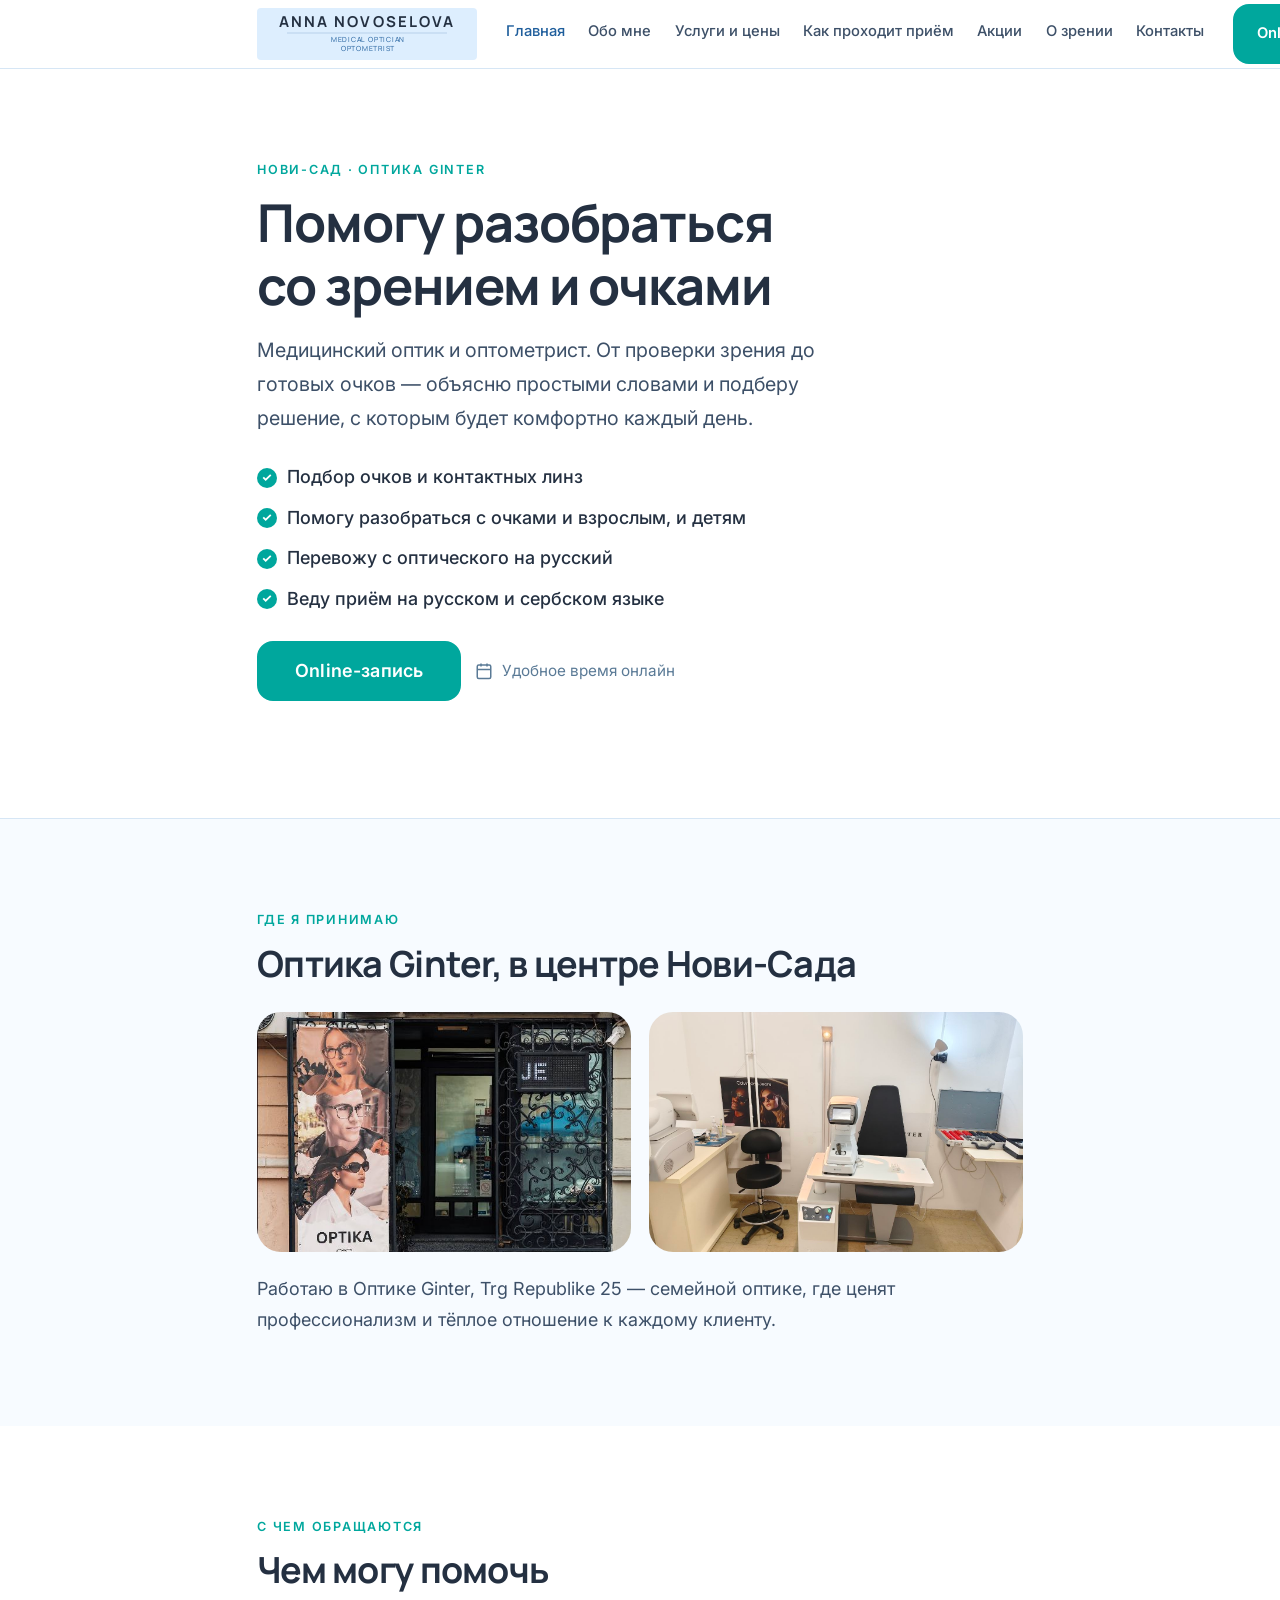
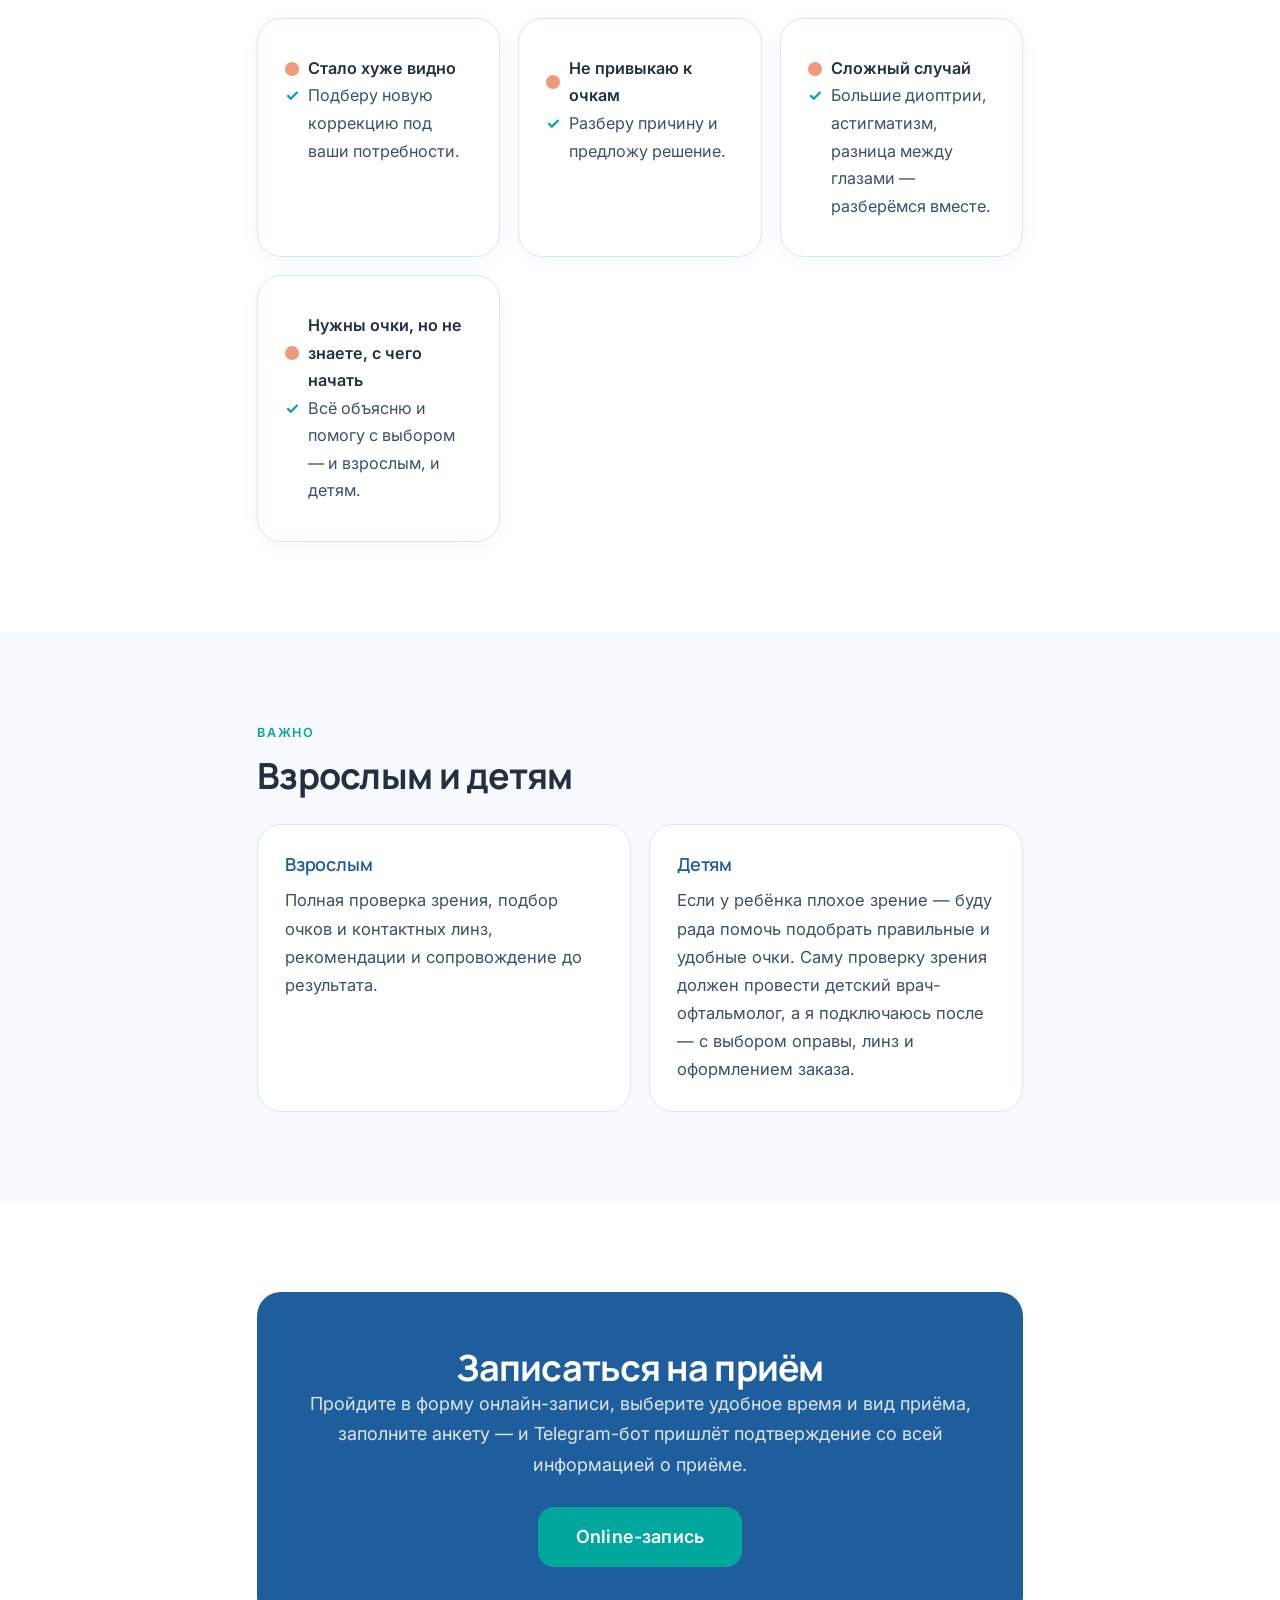
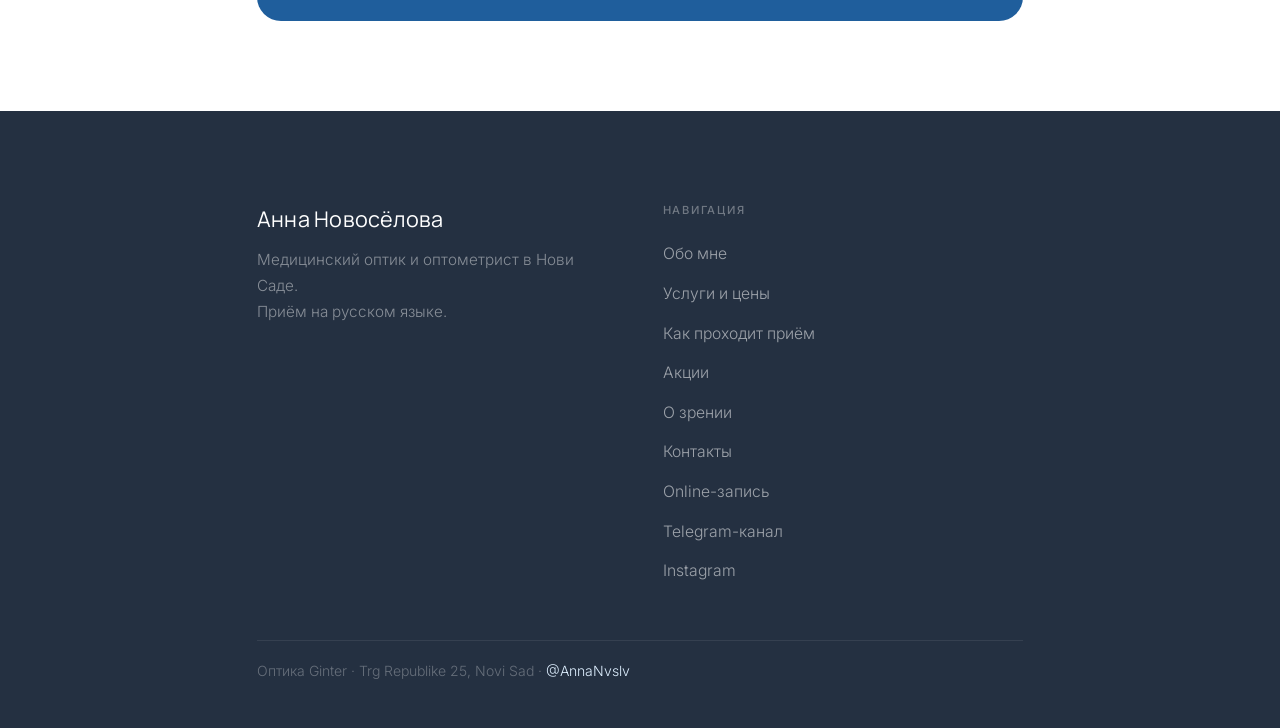
==== index.html @ c921e495 "Добавлены Акции и Контакты в навигацию и подвал (index.html)" ====
<!DOCTYPE html>
<html lang="ru">
<head>
  <meta charset="UTF-8">
  <meta name="viewport" content="width=device-width, initial-scale=1.0">
  <title>Анна Новосёлова — медицинский оптик и оптометрист в Нови Саде</title>
  <meta name="description" content="Помогу разобраться со зрением и очками: проверка зрения, подбор очков и контактных линз для взрослых, помощь с очками для детей по рецепту офтальмолога. Оптика Ginter, Нови Сад.">
  <meta name="keywords" content="медицинский оптик Нови Сад, оптометрист Нови Сад, проверка зрения Нови Сад, подбор очков Сербия, оптика Нови Сад">
  <link rel="preconnect" href="https://fonts.googleapis.com">
  <link rel="preconnect" href="https://fonts.gstatic.com" crossorigin>
  <link rel="stylesheet" href="css/variables.css">
  <link rel="stylesheet" href="css/base.css">
  <link rel="stylesheet" href="css/nav.css">
  <link rel="stylesheet" href="css/footer.css">
  <link rel="stylesheet" href="css/pages/home.css">
  <style>
    .gde-photos { display: grid; grid-template-columns: 1fr 1fr; gap: 1rem; margin-bottom: 1.25rem; }
    .gde-photos img { width: 100%; height: 240px; object-fit: cover; border-radius: var(--radius-lg); display: block; }
    @media (max-width: 600px) { .gde-photos { grid-template-columns: 1fr; } .gde-photos img { height: 220px; } }
    .reason-card__problem { display: flex; align-items: center; gap: 0.5rem; font-weight: 600; font-size: 1rem; margin: 0 0 0.6rem; color: var(--color-text); }
    .reason-card__problem::before { content: ''; width: 14px; height: 14px; border-radius: 50%; background: #F0997B; flex-shrink: 0; }
    .reason-card__solution { display: flex; align-items: flex-start; gap: 0.5rem; font-size: 0.9rem; color: var(--color-text-muted); line-height: 1.65; margin: 0; }
    .reason-card__solution::before { content: '\2713'; color: var(--color-teal); flex-shrink: 0; font-weight: 700; }
    .audience-grid { display: grid; grid-template-columns: 1fr 1fr; gap: 1rem; }
    .audience-card { background: var(--color-bg-white); border: 1px solid var(--color-border); border-radius: var(--radius-lg); padding: 1.5rem; }
    .audience-card h4 { color: var(--color-accent); font-size: 1rem; margin-bottom: 0.5rem; }
    .audience-card p { font-size: 0.92rem; line-height: 1.7; color: var(--color-text-muted); margin: 0; }
    .cta-rounded { border-radius: var(--radius-lg); padding: 3rem 2rem; }
    @media (max-width: 600px) { .audience-grid { grid-template-columns: 1fr; } }
  </style>
</head>
<body>

<nav class="nav">
  <div class="container nav__inner">
    <a href="index.html" class="nav__logo-svg" aria-label="Анна Новосёлова — медицинский оптик и оптометрист">
      <svg width="220" height="52" viewBox="0 0 220 52" xmlns="http://www.w3.org/2000/svg">
        <rect x="0" y="0" width="220" height="52" rx="4" fill="#DDEEFE"/>
        <text class="logo-name" x="110" y="19" text-anchor="middle">ANNA NOVOSELOVA</text>
        <line x1="30" y1="25" x2="190" y2="25" stroke="#1F5E9C" stroke-width="0.6" stroke-opacity="0.35"/>
        <text class="logo-sub" x="111" y="34" text-anchor="middle" style="font-size:7px;letter-spacing:0.11em">MEDICAL OPTICIAN</text>
        <text class="logo-sub" x="111" y="43" text-anchor="middle" style="font-size:7px;letter-spacing:0.11em">OPTOMETRIST</text>
      </svg>
    </a>
    <ul class="nav__links">
      <li><a href="index.html" class="active">Главная</a></li>
      <li><a href="obo-mne.html">Обо мне</a></li>
      <li><a href="uslugi.html">Услуги и цены</a></li>
      <li><a href="priem.html">Как проходит приём</a></li>
      <li><a href="akcii.html">Акции</a></li>
      <li><a href="o-zrenii.html">О зрении</a></li>
      <li><a href="kontakty.html">Контакты</a></li>
    </ul>
    <a href="https://annanvslv.github.io/anna-novoselova-bot/booking.html" class="btn nav__cta" target="_blank">Online-запись</a>
    <button class="nav__burger" aria-label="Меню"><span></span><span></span><span></span></button>
  </div>
</nav>

<!-- HERO -->
<section class="hero">
  <div class="container">
    <div class="hero__inner">
      <div class="hero__content">
        <p class="section-label">Нови-Сад &middot; Оптика Ginter</p>
        <h1>Помогу разобраться со зрением и очками</h1>
        <p class="hero__sub">Медицинский оптик и оптометрист. От проверки зрения до готовых очков — объясню простыми словами и подберу решение, с которым будет комфортно каждый день.</p>
        <ul class="hero__checklist">
          <li>Подбор очков и контактных линз</li>
          <li>Помогу разобраться с очками и взрослым, и детям</li>
          <li>Перевожу с оптического на русский</li>
          <li>Веду приём на русском и сербском языке</li>
        </ul>
        <div class="hero__actions">
          <a href="https://annanvslv.github.io/anna-novoselova-bot/booking.html" class="btn" target="_blank">Online-запись</a>
          <span class="hero__hint">
            <svg width="18" height="18" viewBox="0 0 24 24" fill="none" stroke="currentColor" stroke-width="2"><rect x="3" y="4" width="18" height="18" rx="2"/><line x1="16" y1="2" x2="16" y2="6"/><line x1="8" y1="2" x2="8" y2="6"/><line x1="3" y1="10" x2="21" y2="10"/></svg>
            Удобное время онлайн
          </span>
        </div>
      </div>
    </div>
  </div>
</section>

<!-- ГДЕ Я ПРИНИМАЮ -->
<section class="section section--gray">
  <div class="container">
    <p class="section-label">Где я принимаю</p>
    <h2 class="section-title">Оптика Ginter, в центре Нови-Сада</h2>
    <div class="gde-photos">
      <img src="images/optika-front.jpg" alt="Оптика Ginter — зал">
      <img src="images/optika-front-2.jpg" alt="Оптика Ginter — кабинет проверки зрения">
    </div>
    <p style="max-width:640px;color:var(--color-text-muted);line-height:1.7">Работаю в Оптике Ginter, Trg Republike 25 — семейной оптике, где ценят профессионализм и тёплое отношение к каждому клиенту.</p>
  </div>
</section>

<!-- ЧЕМ МОГУ ПОМОЧЬ -->
<section class="section section--white">
  <div class="container">
    <p class="section-label">С чем обращаются</p>
    <h2 class="section-title">Чем могу помочь</h2>
    <div class="reasons__grid">
      <div class="reason-card">
        <p class="reason-card__problem">Стало хуже видно</p>
        <p class="reason-card__solution">Подберу новую коррекцию под ваши потребности.</p>
      </div>
      <div class="reason-card">
        <p class="reason-card__problem">Не привыкаю к очкам</p>
        <p class="reason-card__solution">Разберу причину и предложу решение.</p>
      </div>
      <div class="reason-card">
        <p class="reason-card__problem">Сложный случай</p>
        <p class="reason-card__solution">Большие диоптрии, астигматизм, разница между глазами — разберёмся вместе.</p>
      </div>
      <div class="reason-card">
        <p class="reason-card__problem">Нужны очки, но не знаете, с чего начать</p>
        <p class="reason-card__solution">Всё объясню и помогу с выбором — и взрослым, и детям.</p>
      </div>
    </div>
  </div>
</section>

<!-- ВЗРОСЛЫМ И ДЕТЯМ -->
<section class="section section--gray">
  <div class="container">
    <p class="section-label">Важно</p>
    <h2 class="section-title">Взрослым и детям</h2>
    <div class="audience-grid">
      <div class="audience-card">
        <h4>Взрослым</h4>
        <p>Полная проверка зрения, подбор очков и контактных линз, рекомендации и сопровождение до результата.</p>
      </div>
      <div class="audience-card">
        <h4>Детям</h4>
        <p>Если у ребёнка плохое зрение — буду рада помочь подобрать правильные и удобные очки. Саму проверку зрения должен провести детский врач-офтальмолог, а я подключаюсь после — с выбором оправы, линз и оформлением заказа.</p>
      </div>
    </div>
  </div>
</section>

<!-- ЗАПИСЬ CTA -->
<section class="section section--white">
  <div class="container">
    <div class="cta-section cta-rounded">
      <div class="cta-section__inner">
        <h2>Записаться на приём</h2>
        <p>Пройдите в форму онлайн-записи, выберите удобное время и вид приёма, заполните анкету — и Telegram-бот пришлёт подтверждение со всей информацией о приёме.</p>
        <div style="margin-top:1.5rem">
          <a href="https://annanvslv.github.io/anna-novoselova-bot/booking.html" class="btn" target="_blank">Online-запись</a>
        </div>
      </div>
    </div>
  </div>
</section>

<!-- ПОДВАЛ -->
<footer class="footer">
  <div class="container">
    <div class="footer__grid">
      <div>
        <div class="footer__logo">Анна Новосёлова</div>
        <p class="footer__tagline">Медицинский оптик и оптометрист в Нови Саде.<br>Приём на русском языке.</p>
      </div>
      <div>
        <p class="footer__heading">Навигация</p>
        <ul class="footer__links">
          <li><a href="obo-mne.html">Обо мне</a></li>
          <li><a href="uslugi.html">Услуги и цены</a></li>
          <li><a href="priem.html">Как проходит приём</a></li>
          <li><a href="akcii.html">Акции</a></li>
          <li><a href="o-zrenii.html">О зрении</a></li>
          <li><a href="kontakty.html">Контакты</a></li>
          <li><a href="https://annanvslv.github.io/anna-novoselova-bot/booking.html" target="_blank">Online-запись</a></li>
          <li><a href="https://t.me/optometrist_anna_ns" target="_blank">Telegram-канал</a></li>
          <li><a href="https://instagram.com/optika_ginter" target="_blank">Instagram</a></li>
        </ul>
      </div>
    </div>
    <div class="footer__bottom">
      Оптика Ginter · Trg Republike 25, Novi Sad · <a href="https://t.me/AnnaNvslv" style="color:var(--color-accent-light)">@AnnaNvslv</a>
    </div>
  </div>
</footer>

<script src="js/nav.js"></script>
</body>
</html>
---- css/variables.css ----
@import url('https://fonts.googleapis.com/css2?family=Manrope:wght@400;500;600;700;800&family=Inter:wght@400;500;600&display=swap');

:root {
  --color-bg:          #FFFFFF;
  --color-bg-white:    #FFFFFF;
  --color-bg-section:  #F7FBFF;
  --color-bg-dark:     #0F2A4A;

  --color-accent:      #1F5E9C;
  --color-accent-dark: #174d82;
  --color-accent-light:#DDEEFE;

  --color-teal:        #00A79D;
  --color-teal-dark:   #008D84;

  --color-text:        #243041;
  --color-text-muted:  #3D5068;
  --color-text-light:  #5A7A96;

  --color-border:      #D6E6F5;

  --font-heading: 'Manrope', system-ui, sans-serif;
  --font-serif:   'Manrope', system-ui, sans-serif;
  --font-sans:    'Inter', system-ui, sans-serif;

  --space-xs:  0.5rem;
  --space-sm:  1rem;
  --space-md:  1.5rem;
  --space-lg:  2.5rem;
  --space-xl:  5rem;

  --radius-sm: 8px;
  --radius-md: 16px;
  --radius-lg: 24px;

  --shadow-card: 0 4px 20px rgba(31,94,156,0.05);
  --shadow-card-hover: 0 8px 32px rgba(31,94,156,0.10);

  --container: 820px;
}
---- css/base.css ----
*, *::before, *::after { box-sizing: border-box; margin: 0; padding: 0; }

html { font-size: 18px; scroll-behavior: smooth; }

body {
  font-family: var(--font-sans);
  font-weight: 400;
  color: var(--color-text);
  background: var(--color-bg);
  line-height: 1.7;
  -webkit-font-smoothing: antialiased;
}

h1, h2, h3 {
  font-family: var(--font-heading);
  font-weight: 700;
  line-height: 1.2;
  color: var(--color-text);
  letter-spacing: -0.02em;
}

h4 {
  font-family: var(--font-heading);
  font-weight: 600;
  font-size: 1.05rem;
  line-height: 1.4;
  color: var(--color-text);
  letter-spacing: -0.01em;
}

h1 { font-size: clamp(2.4rem, 6vw, 2.9rem); }
h2 { font-size: clamp(1.7rem, 3.5vw, 2rem); }
h3 { font-size: clamp(1.2rem, 2vw, 1.4rem); }

p {
  margin-bottom: var(--space-sm);
  color: var(--color-text-muted);
  font-weight: 400;
  font-size: 1rem;
  line-height: 1.7;
}
p:last-child { margin-bottom: 0; }

a { color: var(--color-accent); text-decoration: none; }
a:hover { text-decoration: underline; }

ul, ol { padding-left: 1.25rem; color: var(--color-text-muted); }
li { margin-bottom: 0.4rem; font-size: 1rem; }

.container {
  max-width: var(--container);
  margin: 0 auto;
  padding: 0 var(--space-md);
}

.section { padding: var(--space-xl) 0; }
.section--gray { background: var(--color-bg-section); }
.section--white { background: var(--color-bg-white); }

.section-label {
  font-family: var(--font-sans);
  font-size: 0.7rem;
  font-weight: 600;
  letter-spacing: 0.14em;
  text-transform: uppercase;
  color: var(--color-teal);
  margin-bottom: 0.6rem;
}

.section-title { margin-bottom: var(--space-md); }

/* Buttons */
.btn {
  display: inline-flex;
  align-items: center;
  justify-content: center;
  min-height: 60px;
  background: var(--color-teal);
  color: #fff;
  font-family: var(--font-sans);
  font-size: 1rem;
  font-weight: 600;
  letter-spacing: 0.01em;
  padding: 0 2rem;
  border-radius: var(--radius-md);
  border: 2px solid var(--color-teal);
  cursor: pointer;
  transition: background 0.18s, border-color 0.18s;
  text-decoration: none;
  min-width: 44px;
}

.btn:hover {
  background: var(--color-teal-dark);
  border-color: var(--color-teal-dark);
  text-decoration: none;
  color: #fff;
}

.btn--outline {
  background: transparent;
  color: var(--color-text);
  border-color: var(--color-border);
}

.btn--outline:hover {
  background: transparent;
  border-color: var(--color-accent);
  color: var(--color-accent);
}

.card {
  background: var(--color-bg-white);
  border-radius: var(--radius-lg);
  border: 1px solid var(--color-border);
  padding: var(--space-md);
  box-shadow: var(--shadow-card);
}

.tag {
  display: inline-block;
  background: var(--color-bg-section);
  color: var(--color-accent);
  font-size: 0.8rem;
  font-weight: 500;
  letter-spacing: 0.03em;
  padding: 0.35rem 1rem;
  border-radius: 20px;
  border: 1px solid var(--color-accent-light);
}

@media (max-width: 600px) {
  html { font-size: 17px; }
  .container { padding: 0 var(--space-sm); }
  .section { padding: var(--space-lg) 0; }
  .btn { min-height: 52px; font-size: 0.95rem; }
}
---- css/nav.css ----
.nav {
  background: var(--color-bg-white);
  border-bottom: 1px solid var(--color-border);
  position: sticky;
  top: 0;
  z-index: 100;
}

.nav__inner {
  display: flex;
  align-items: center;
  justify-content: space-between;
  min-height: 68px;
  gap: 1rem;
}

/* old text logo — kept for fallback */
.nav__logo {
  font-family: var(--font-heading);
  font-size: 1.2rem;
  font-weight: 700;
  color: var(--color-text);
  text-decoration: none;
  line-height: 1.2;
  letter-spacing: -0.01em;
  flex-shrink: 0;
}

.nav__logo span {
  display: block;
  font-family: var(--font-sans);
  font-size: 0.62rem;
  font-weight: 500;
  letter-spacing: 0.12em;
  text-transform: uppercase;
  color: var(--color-text-light);
}

/* SVG logo */
.nav__logo-svg {
  display: flex;
  align-items: center;
  text-decoration: none;
  flex-shrink: 0;
}

.nav__logo-svg svg {
  height: 52px;
  width: auto;
}

.logo-name {
  font-family: 'Manrope', sans-serif;
  font-weight: 700;
  font-size: 15px;
  letter-spacing: 0.14em;
  fill: #243041;
}

.logo-sub {
  font-family: 'Manrope', sans-serif;
  font-weight: 400;
  font-size: 9px;
  letter-spacing: 0.22em;
  fill: #1F5E9C;
}

.nav__links {
  display: flex;
  list-style: none;
  padding: 0;
  gap: 0.1rem;
  flex: 1;
  justify-content: center;
}

.nav__links a {
  font-size: 0.82rem;
  font-weight: 500;
  color: var(--color-text-muted);
  text-decoration: none;
  padding: 0.3rem 0.6rem;
  border-radius: var(--radius-sm);
  transition: color 0.2s, background 0.2s;
  white-space: nowrap;
}

.nav__links a:hover { color: var(--color-accent); background: var(--color-bg-section); }
.nav__links a.active { color: var(--color-accent); }

.nav__cta {
  font-size: 0.82rem;
  padding: 0.6rem 1.2rem;
  flex-shrink: 0;
}

.nav__burger {
  display: none;
  background: none;
  border: none;
  cursor: pointer;
  flex-direction: column;
  gap: 5px;
  padding: 4px;
  flex-shrink: 0;
}

.nav__burger span {
  display: block;
  width: 22px;
  height: 2px;
  background: var(--color-text);
  border-radius: 2px;
  transition: all 0.3s;
}

@media (max-width: 780px) {
  .nav__links, .nav__cta { display: none; }
  .nav__burger { display: flex; }

  .nav--open .nav__inner {
    flex-wrap: wrap;
    padding-bottom: var(--space-sm);
  }

  .nav--open .nav__links {
    display: flex;
    flex-direction: column;
    width: 100%;
    order: 3;
    gap: 0.25rem;
    padding-top: var(--space-sm);
    border-top: 1px solid var(--color-border);
  }

  .nav--open .nav__cta {
    display: flex;
    order: 4;
    width: 100%;
    margin-top: var(--space-xs);
  }
}
---- css/footer.css ----
.footer {
  background: var(--color-text);
  color: rgba(255,255,255,0.5);
  padding: var(--space-xl) 0 var(--space-lg);
}

.footer__grid {
  display: grid;
  grid-template-columns: 1fr 1fr;
  gap: var(--space-lg);
  margin-bottom: var(--space-lg);
}

.footer__logo {
  font-family: var(--font-serif);
  font-size: 1.2rem;
  font-weight: 400;
  color: #fff;
  margin-bottom: var(--space-xs);
  letter-spacing: 0.01em;
}

.footer__tagline {
  font-size: 0.85rem;
  font-weight: 300;
  color: rgba(255,255,255,0.45);
  line-height: 1.7;
  margin-bottom: 0;
}

.footer__heading {
  font-family: var(--font-sans);
  font-size: 0.62rem;
  font-weight: 500;
  letter-spacing: 0.16em;
  text-transform: uppercase;
  color: rgba(255,255,255,0.35);
  margin-bottom: var(--space-sm);
}

.footer__links {
  list-style: none;
  padding: 0;
}

.footer__links li { margin-bottom: 0.5rem; }

.footer__links a {
  font-size: 0.875rem;
  font-weight: 300;
  color: rgba(255,255,255,0.55);
  text-decoration: none;
  transition: color 0.2s;
}

.footer__links a:hover { color: #fff; }

.footer__bottom {
  border-top: 1px solid rgba(255,255,255,0.08);
  padding-top: var(--space-sm);
  font-size: 0.78rem;
  font-weight: 300;
  color: rgba(255,255,255,0.3);
}

@media (max-width: 600px) {
  .footer__grid { grid-template-columns: 1fr; gap: var(--space-md); }
}
---- css/pages/home.css ----
/* HERO */
.hero {
  background: var(--color-bg-white);
  padding: var(--space-xl) 0;
  border-bottom: 1px solid var(--color-border);
}

.hero__content { max-width: 580px; }

.hero__sub {
  font-size: 1.1rem;
  font-weight: 400;
  color: var(--color-text-muted);
  margin: var(--space-sm) 0 var(--space-md);
  line-height: 1.7;
}

.hero__checklist {
  list-style: none;
  padding: 0;
  margin: 0 0 var(--space-md);
  display: flex;
  flex-direction: column;
  gap: 0.55rem;
}

.hero__checklist li {
  display: flex;
  align-items: center;
  gap: 0.55rem;
  font-size: 1rem;
  font-weight: 500;
  color: var(--color-text);
  margin-bottom: 0;
}

.hero__checklist li::before {
  content: '';
  width: 20px;
  height: 20px;
  flex-shrink: 0;
  background: var(--color-teal);
  border-radius: 50%;
  background-image: url("data:image/svg+xml,%3Csvg xmlns='http://www.w3.org/2000/svg' viewBox='0 0 16 16' fill='white'%3E%3Cpath d='M6.5 11.5L3 8l1.4-1.4 2.1 2.1 5.1-5.1L13 5z'/%3E%3C/svg%3E");
  background-size: 14px;
  background-position: center;
  background-repeat: no-repeat;
}

.hero__actions {
  display: flex;
  gap: 0.75rem;
  flex-wrap: wrap;
  margin-bottom: var(--space-md);
  align-items: center;
}

.hero__hint {
  display: flex;
  align-items: center;
  gap: 0.5rem;
  font-size: 0.85rem;
  color: var(--color-text-light);
}

.hero__hint svg { flex-shrink: 0; }

.hero__tags {
  display: flex;
  gap: 0.5rem;
  flex-wrap: wrap;
  margin-top: var(--space-sm);
}

/* WHY BLOCK */
.why-grid {
  display: grid;
  grid-template-columns: repeat(auto-fit, minmax(180px, 1fr));
  gap: 1rem;
}

.why-card {
  background: var(--color-bg-white);
  border-radius: var(--radius-lg);
  padding: 2rem 1.5rem;
  box-shadow: var(--shadow-card);
  border: 1px solid var(--color-border);
  transition: box-shadow 0.2s;
}

.why-card:hover {
  box-shadow: var(--shadow-card-hover);
}

.why-card__icon {
  width: 44px;
  height: 44px;
  margin-bottom: 1rem;
  color: var(--color-teal);
}

.why-card h4 {
  margin-bottom: 0.5rem;
  font-size: 1rem;
}

.why-card p {
  font-size: 0.9rem;
  margin: 0;
}

/* REASONS */
.reasons__grid {
  display: grid;
  grid-template-columns: repeat(auto-fit, minmax(230px, 1fr));
  gap: 1rem;
}

.reason-card {
  background: var(--color-bg-white);
  border-radius: var(--radius-lg);
  padding: 2rem 1.5rem;
  box-shadow: var(--shadow-card);
  border: 1px solid var(--color-border);
  transition: box-shadow 0.2s;
}

.reason-card:hover { box-shadow: var(--shadow-card-hover); }

.reason-card__header {
  display: flex;
  align-items: center;
  gap: 0.75rem;
  margin-bottom: 0.75rem;
}

.reason-card__header img {
  width: 44px;
  height: 44px;
  object-fit: contain;
  flex-shrink: 0;
}

.reason-card__header h4 {
  margin: 0;
  font-size: 1rem;
}

.reason-card p {
  font-size: 0.9rem;
  margin: 0;
  line-height: 1.7;
}

/* PRICES */
.prices__list {
  display: flex;
  flex-direction: column;
  gap: 1rem;
}

.price-item {
  display: flex;
  justify-content: space-between;
  align-items: flex-start;
  gap: var(--space-md);
  background: var(--color-bg-white);
  border-radius: var(--radius-lg);
  border: 1px solid var(--color-border);
  padding: 2rem;
  box-shadow: var(--shadow-card);
}

.price-item--free { background: var(--color-bg-section); }
.price-item__info { flex: 1; }
.price-item__info h4 { margin-bottom: 0.4rem; font-size: 1rem; }
.price-item__info p { font-size: 0.9rem; margin-bottom: 0.5rem; }
.price-item__time {
  font-size: 0.8rem;
  font-weight: 400;
  color: var(--color-text-light);
  letter-spacing: 0.02em;
}

.price-item__cost {
  font-family: var(--font-heading);
  font-size: 1.8rem;
  font-weight: 700;
  color: var(--color-accent);
  white-space: nowrap;
  padding-top: 2px;
  letter-spacing: -0.02em;
}

.price-item__cost span {
  font-family: var(--font-sans);
  font-size: 0.8rem;
  font-weight: 400;
  color: var(--color-text-light);
  letter-spacing: 0.04em;
}

.prices__note {
  margin-top: var(--space-sm);
  font-size: 0.82rem;
  font-weight: 400;
  color: var(--color-text-light);
  text-align: center;
  letter-spacing: 0.02em;
}

/* STEPS — horizontal roadmap */
.steps {
  display: flex;
  flex-direction: row;
  gap: 0;
  position: relative;
}

.step {
  flex: 1;
  position: relative;
  padding: 0 0.75rem 0 0;
}

.step:last-child { padding-right: 0; }

.step__connector {
  display: flex;
  align-items: center;
  gap: 0.5rem;
  margin-bottom: 1rem;
}

.step__num {
  width: 40px;
  height: 40px;
  border-radius: 50%;
  background: var(--color-teal);
  color: #fff;
  font-family: var(--font-heading);
  font-size: 1rem;
  font-weight: 700;
  display: flex;
  align-items: center;
  justify-content: center;
  flex-shrink: 0;
}

.step__arrow {
  flex: 1;
  height: 2px;
  background: var(--color-border);
  position: relative;
}

.step__arrow::after {
  content: '';
  position: absolute;
  right: -4px;
  top: -4px;
  width: 0;
  height: 0;
  border-top: 5px solid transparent;
  border-bottom: 5px solid transparent;
  border-left: 8px solid var(--color-border);
}

.step:last-child .step__arrow { display: none; }

.step__body h4 { margin-bottom: 0.35rem; font-size: 0.95rem; }
.step__body p { font-size: 0.85rem; margin: 0; line-height: 1.65; }

/* ARTICLES */
.articles__grid {
  display: grid;
  grid-template-columns: repeat(auto-fit, minmax(220px, 1fr));
  gap: 1rem;
}

.article-card {
  background: var(--color-bg-white);
  border-radius: var(--radius-lg);
  padding: 2rem 1.5rem;
  text-decoration: none;
  border: 1px solid var(--color-border);
  box-shadow: var(--shadow-card);
  transition: box-shadow 0.2s;
  display: block;
}

.article-card:hover {
  box-shadow: var(--shadow-card-hover);
  text-decoration: none;
}

.article-card__tag {
  font-size: 0.65rem;
  font-weight: 600;
  letter-spacing: 0.14em;
  text-transform: uppercase;
  color: var(--color-teal);
  margin-bottom: 0.65rem;
}

.article-card h3 {
  font-family: var(--font-heading);
  font-size: 1rem;
  font-weight: 600;
  margin-bottom: 0.5rem;
  color: var(--color-text);
  line-height: 1.5;
}

.article-card p {
  font-size: 0.875rem;
  margin: 0;
  color: var(--color-text-light);
}

/* CTA SECTION */
.cta-section {
  background: var(--color-accent);
}

.cta-section__inner { text-align: center; }

.cta-section h2 { color: #fff; }
.cta-section p { color: rgba(255,255,255,0.85); }

.cta-section .btn {
  background: var(--color-teal);
  border-color: var(--color-teal);
}
.cta-section .btn:hover {
  background: var(--color-teal-dark);
  border-color: var(--color-teal-dark);
}

.cta-section .btn--outline {
  background: transparent;
  color: #fff;
  border-color: rgba(255,255,255,0.4);
}

.cta-section .btn--outline:hover {
  border-color: #fff;
  color: #fff;
}

@media (max-width: 720px) {
  .steps {
    flex-direction: column;
    gap: 0;
  }
  .step {
    display: flex;
    gap: 1rem;
    padding: 0 0 1.5rem 0;
    border-left: 2px solid var(--color-border);
    margin-left: 19px;
  }
  .step:last-child { border-left-color: transparent; }
  .step__connector { flex-direction: column; align-items: flex-start; gap: 0; }
  .step__num {
    width: 40px;
    height: 40px;
    margin-left: -21px;
    margin-bottom: 0;
  }
  .step__arrow { display: none; }
  .step__body { padding-left: 0.5rem; }
}

@media (max-width: 600px) {
  .hero__actions { flex-direction: column; align-items: stretch; }
  .hero__actions .btn { text-align: center; justify-content: center; }
  .price-item { flex-direction: column; gap: 0.5rem; }
  .why-grid { grid-template-columns: 1fr 1fr; }
}
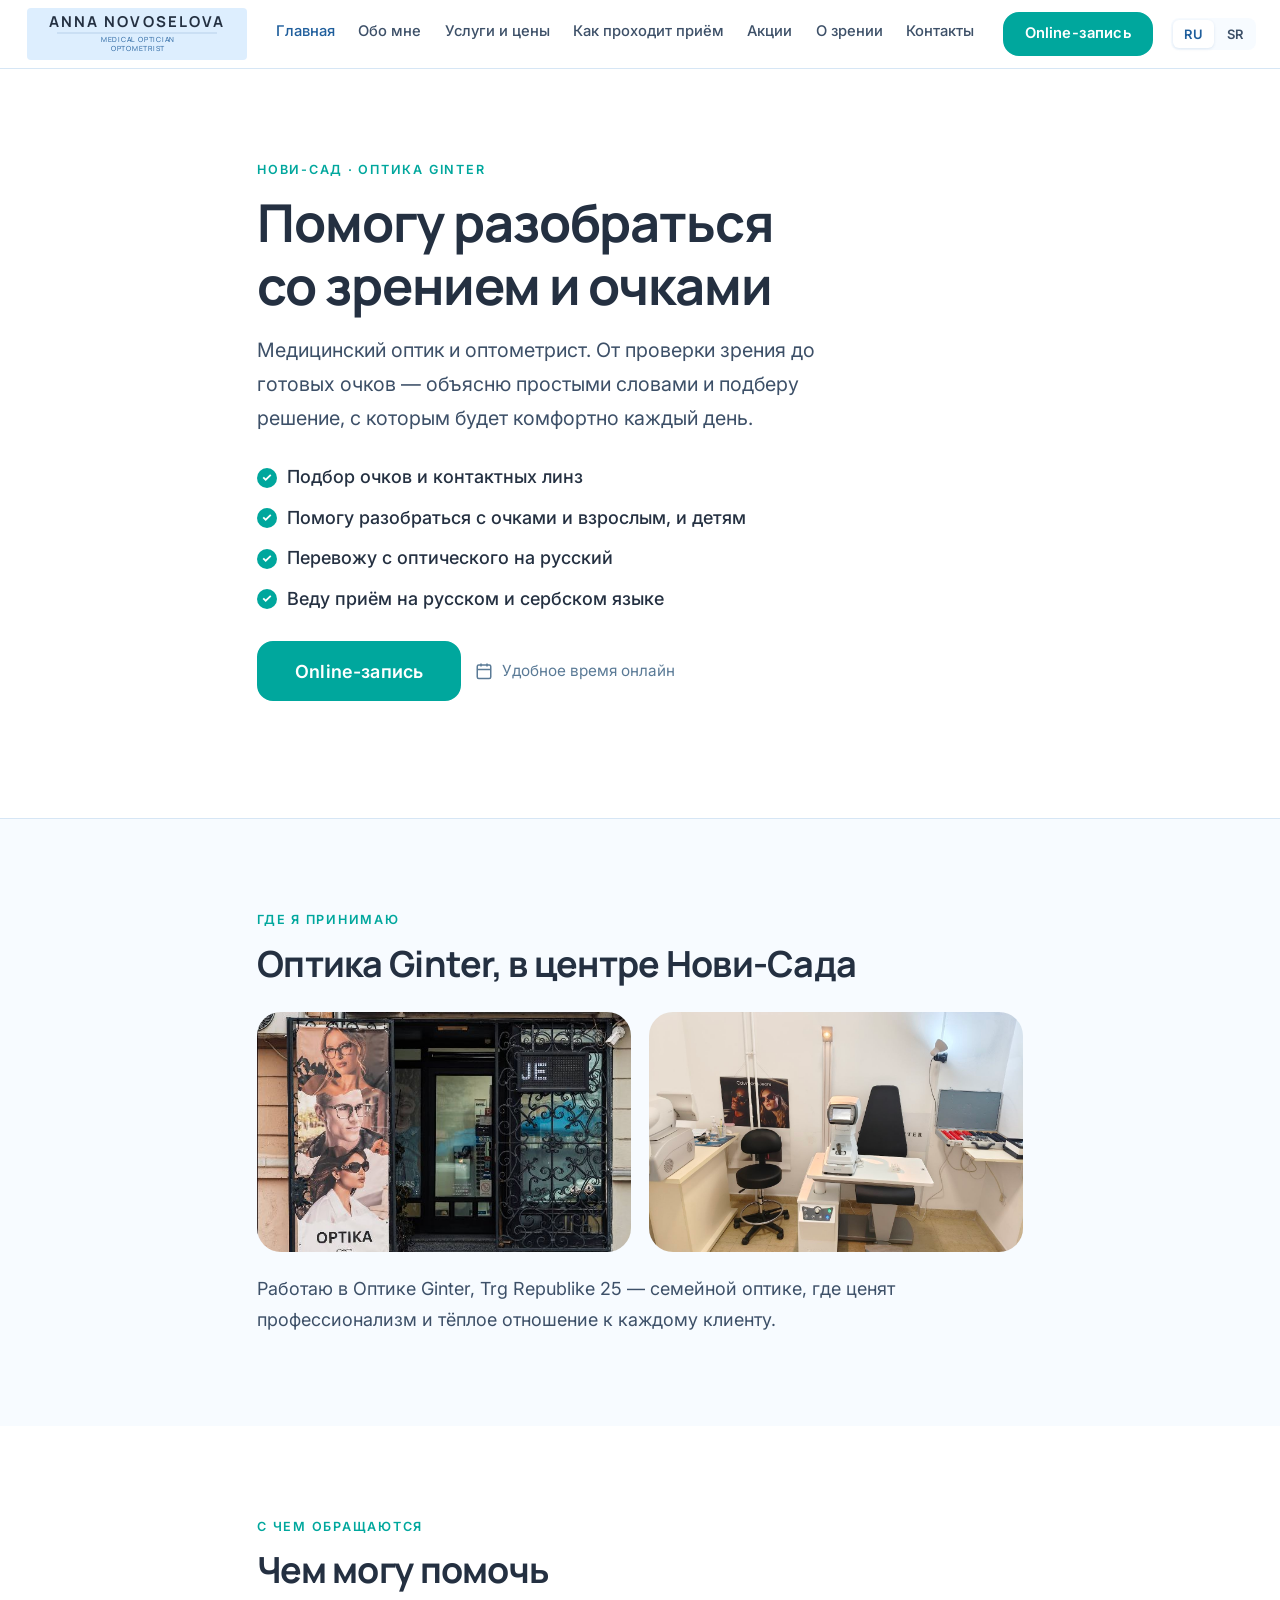
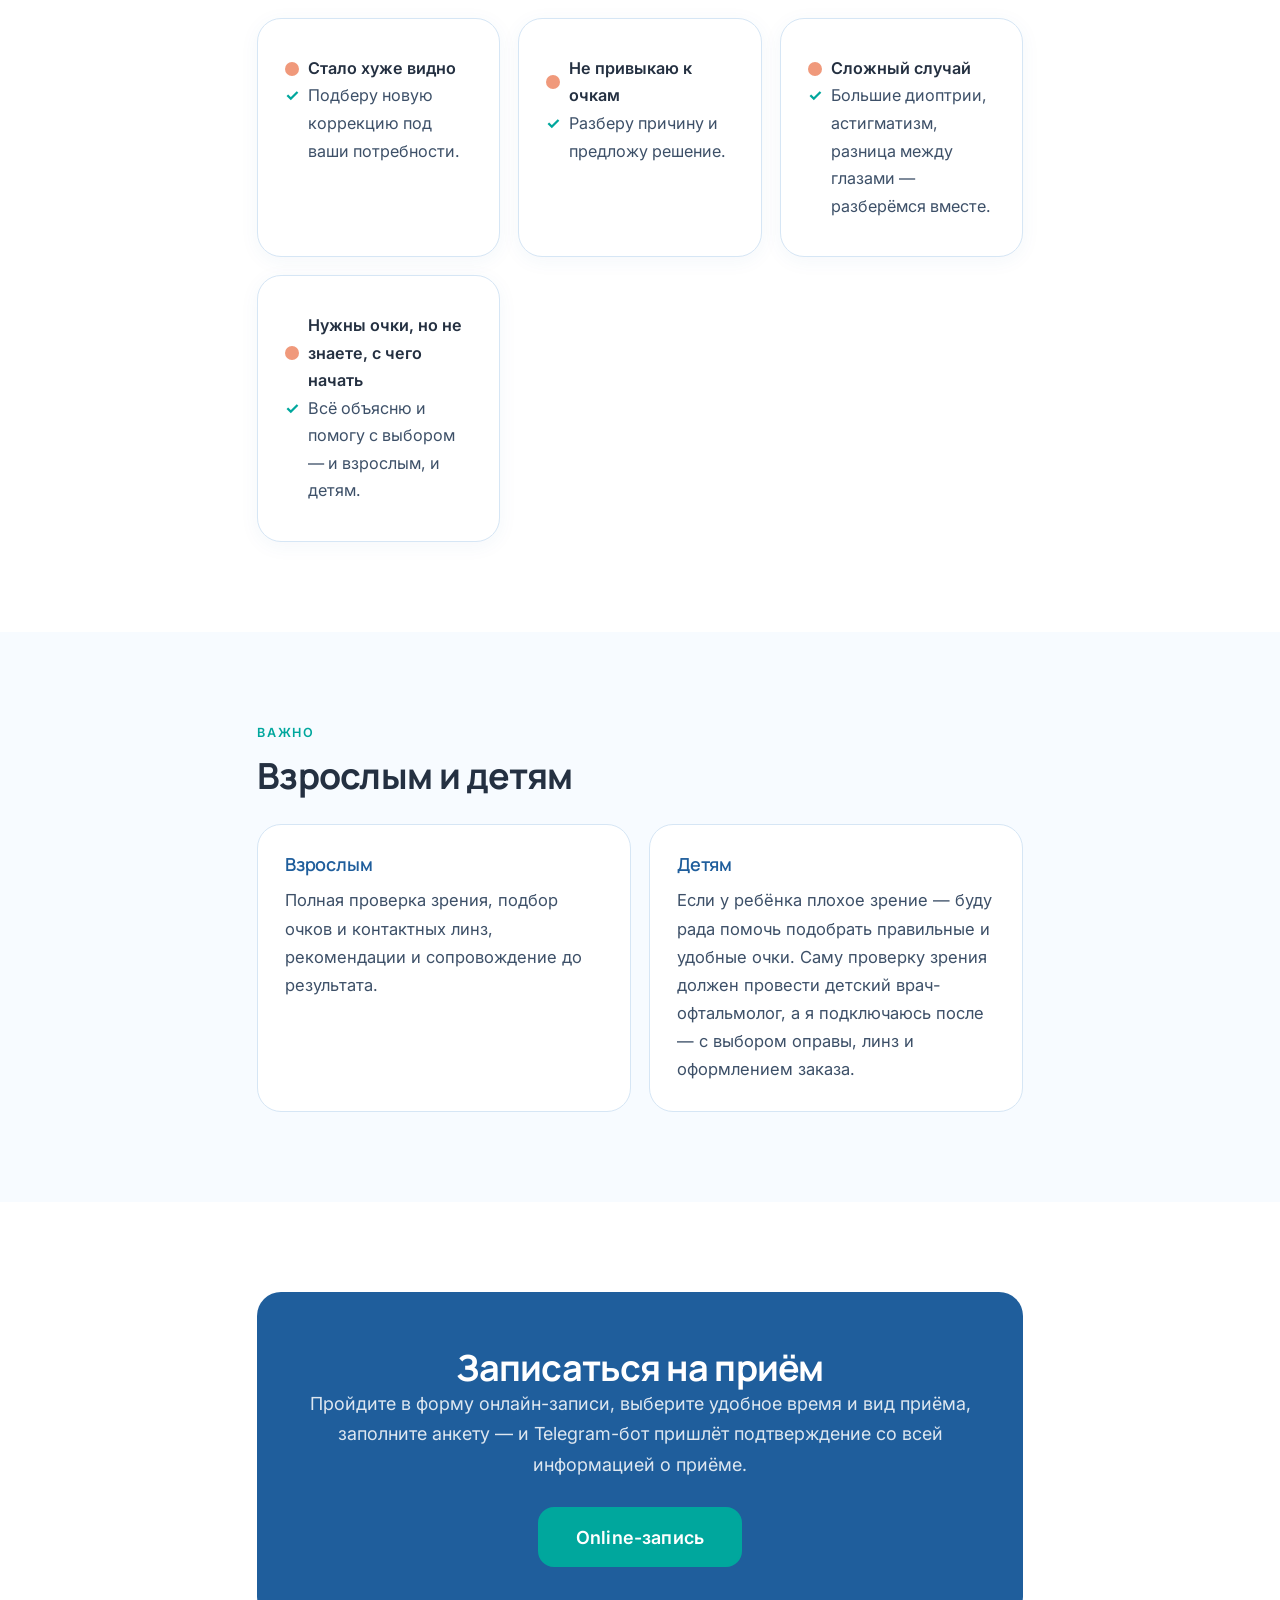
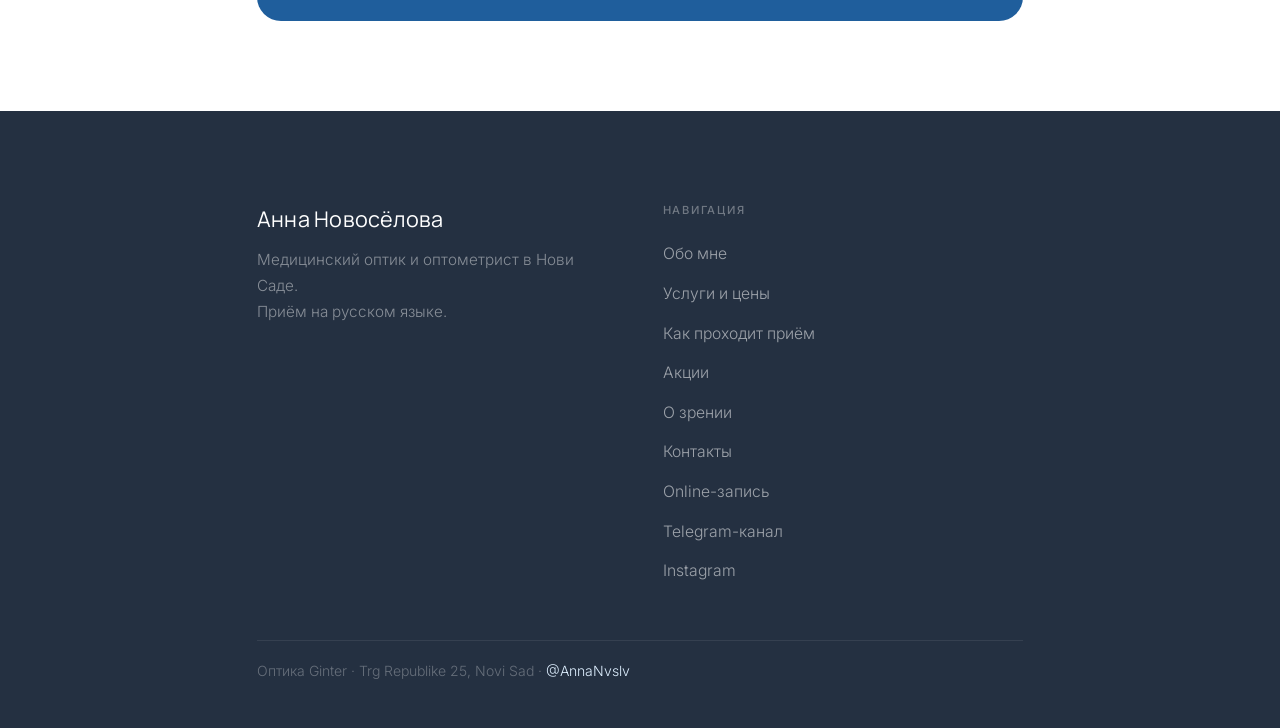
==== commit ab002c83: "Аудит вёрстки: шапка без горизонтальной прокрутки, единые отступы Co-Authored-By: Claude Opus 5.5 <n" ====
--- a/index.html
+++ b/index.html
@@ -3,16 +3,61 @@
 <head>
   <meta charset="UTF-8">
   <meta name="viewport" content="width=device-width, initial-scale=1.0">
-  <title>Анна Новосёлова — медицинский оптик и оптометрист в Нови Саде</title>
-  <meta name="description" content="Помогу разобраться со зрением и очками: проверка зрения, подбор очков и контактных линз для взрослых, помощь с очками для детей по рецепту офтальмолога. Оптика Ginter, Нови Сад.">
-  <meta name="keywords" content="медицинский оптик Нови Сад, оптометрист Нови Сад, проверка зрения Нови Сад, подбор очков Сербия, оптика Нови Сад">
+  <title data-i18n="home.meta_title">Анна Новосёлова — медицинский оптик и оптометрист в Нови Саде</title>
+  <meta name="description" data-i18n-content="home.meta_description" content="Помогу разобраться со зрением и очками: проверка зрения, подбор очков и контактных линз для взрослых, помощь с очками для детей по рецепту офтальмолога. Оптика Ginter, Нови Сад.">
+  <meta name="keywords" data-i18n-content="home.meta_keywords" content="медицинский оптик Нови Сад, оптометрист Нови Сад, проверка зрения Нови Сад, подбор очков Сербия, оптика Нови Сад">
+  <link rel="canonical" href="https://annanvslv.github.io/">
+  <meta property="og:type" content="website">
+  <meta property="og:locale" content="ru_RU">
+  <meta property="og:site_name" content="Анна Новосёлова — медицинский оптик">
+  <meta property="og:title" content="Анна Новосёлова — медицинский оптик и оптометрист в Нови Саде">
+  <meta property="og:description" content="Помогу разобраться со зрением и очками: проверка зрения, подбор очков и контактных линз для взрослых, помощь с очками для детей по рецепту офтальмолога. Оптика Ginter, Нови Сад.">
+  <meta property="og:url" content="https://annanvslv.github.io/">
+  <meta property="og:image" content="https://annanvslv.github.io/images/optika-front.jpg">
+  <meta name="twitter:card" content="summary_large_image">
+  <meta name="twitter:title" content="Анна Новосёлова — медицинский оптик и оптометрист в Нови Саде">
+  <meta name="twitter:description" content="Помогу разобраться со зрением и очками: проверка зрения, подбор очков и контактных линз для взрослых, помощь с очками для детей по рецепту офтальмолога. Оптика Ginter, Нови Сад.">
+  <meta name="twitter:image" content="https://annanvslv.github.io/images/optika-front.jpg">
+  <script type="application/ld+json">
+{
+  "@context": "https://schema.org",
+  "@type": "Optician",
+  "name": "Оптика Ginter — Анна Новосёлова, оптометрист",
+  "image": "https://annanvslv.github.io/images/optika-front.jpg",
+  "url": "https://annanvslv.github.io/",
+  "telephone": "+38121382131",
+  "priceRange": "$$",
+  "address": {
+    "@type": "PostalAddress",
+    "streetAddress": "Trg Republike 25",
+    "addressLocality": "Novi Sad",
+    "addressCountry": "RS"
+  },
+  "geo": {
+    "@type": "GeoCoordinates",
+    "latitude": 45.2576813,
+    "longitude": 19.8517835
+  },
+  "openingHoursSpecification": [
+    { "@type": "OpeningHoursSpecification", "dayOfWeek": ["Monday","Tuesday","Wednesday","Thursday","Friday"], "opens": "09:00", "closes": "19:00" },
+    { "@type": "OpeningHoursSpecification", "dayOfWeek": "Saturday", "opens": "09:00", "closes": "13:00" }
+  ],
+  "areaServed": ["Novi Sad", "Serbia"],
+  "availableLanguage": ["ru", "sr"],
+  "employee": {
+    "@type": "Person",
+    "name": "Анна Новосёлова",
+    "jobTitle": "Медицинский оптик и оптометрист"
+  }
+}
+  </script>
   <link rel="preconnect" href="https://fonts.googleapis.com">
   <link rel="preconnect" href="https://fonts.gstatic.com" crossorigin>
   <link rel="stylesheet" href="css/variables.css">
-  <link rel="stylesheet" href="css/base.css">
-  <link rel="stylesheet" href="css/nav.css">
-  <link rel="stylesheet" href="css/footer.css">
-  <link rel="stylesheet" href="css/pages/home.css">
+  <link rel="stylesheet" href="css/base.css?v=2">
+  <link rel="stylesheet" href="css/nav.css?v=2">
+  <link rel="stylesheet" href="css/footer.css?v=2">
+  <link rel="stylesheet" href="css/pages/home.css?v=3">
   <style>
     .gde-photos { display: grid; grid-template-columns: 1fr 1fr; gap: 1rem; margin-bottom: 1.25rem; }
     .gde-photos img { width: 100%; height: 240px; object-fit: cover; border-radius: var(--radius-lg); display: block; }
@@ -28,12 +73,14 @@
     .cta-rounded { border-radius: var(--radius-lg); padding: 3rem 2rem; }
     @media (max-width: 600px) { .audience-grid { grid-template-columns: 1fr; } }
   </style>
+<!-- Cloudflare Web Analytics --><script defer src="https://static.cloudflareinsights.com/beacon.min.js" data-cf-beacon='{"token": "08d0250450824208b3c99198b0dc224f"}'></script><!-- End Cloudflare Web Analytics -->
+<script src="js/track.js?v=1" defer></script>
 </head>
 <body>
 
 <nav class="nav">
   <div class="container nav__inner">
-    <a href="index.html" class="nav__logo-svg" aria-label="Анна Новосёлова — медицинский оптик и оптометрист">
+    <a href="index.html" class="nav__logo-svg" data-i18n-aria-label="nav.logo_aria_home" aria-label="Анна Новосёлова — медицинский оптик и оптометрист">
       <svg width="220" height="52" viewBox="0 0 220 52" xmlns="http://www.w3.org/2000/svg">
         <rect x="0" y="0" width="220" height="52" rx="4" fill="#DDEEFE"/>
         <text class="logo-name" x="110" y="19" text-anchor="middle">ANNA NOVOSELOVA</text>
@@ -43,16 +90,20 @@
       </svg>
     </a>
     <ul class="nav__links">
-      <li><a href="index.html" class="active">Главная</a></li>
-      <li><a href="obo-mne.html">Обо мне</a></li>
-      <li><a href="uslugi.html">Услуги и цены</a></li>
-      <li><a href="priem.html">Как проходит приём</a></li>
-      <li><a href="akcii.html">Акции</a></li>
-      <li><a href="o-zrenii.html">О зрении</a></li>
-      <li><a href="kontakty.html">Контакты</a></li>
+      <li><a href="index.html" class="active" data-i18n="nav.home">Главная</a></li>
+      <li><a href="obo-mne.html" data-i18n="nav.about">Обо мне</a></li>
+      <li><a href="uslugi.html" data-i18n="nav.services">Услуги и цены</a></li>
+      <li><a href="priem.html" data-i18n="nav.appointment">Как проходит приём</a></li>
+      <li><a href="akcii.html" data-i18n="nav.promo">Акции</a></li>
+      <li><a href="o-zrenii.html" data-i18n="nav.vision">О зрении</a></li>
+      <li><a href="kontakty.html" data-i18n="nav.contacts">Контакты</a></li>
     </ul>
-    <a href="https://annanvslv.github.io/anna-novoselova-bot/booking.html" class="btn nav__cta" target="_blank">Online-запись</a>
-    <button class="nav__burger" aria-label="Меню"><span></span><span></span><span></span></button>
+    <a href="https://annanvslv.github.io/anna-novoselova-bot/booking.html" class="btn nav__cta" target="_blank" data-i18n="nav.booking_cta">Online-запись</a>
+    <div class="lang-switch" role="group" aria-label="Language / Jezik">
+      <button type="button" class="lang-switch__btn" data-lang="ru">RU</button>
+      <button type="button" class="lang-switch__btn" data-lang="sr">SR</button>
+    </div>
+    <button class="nav__burger" data-i18n-aria-label="nav.burger_aria" aria-label="Меню"><span></span><span></span><span></span></button>
   </div>
 </nav>
 
@@ -61,20 +112,20 @@
   <div class="container">
     <div class="hero__inner">
       <div class="hero__content">
-        <p class="section-label">Нови-Сад &middot; Оптика Ginter</p>
-        <h1>Помогу разобраться со зрением и очками</h1>
-        <p class="hero__sub">Медицинский оптик и оптометрист. От проверки зрения до готовых очков — объясню простыми словами и подберу решение, с которым будет комфортно каждый день.</p>
+        <p class="section-label" data-i18n="home.hero_label">Нови-Сад &middot; Оптика Ginter</p>
+        <h1 data-i18n="home.hero_title">Помогу разобраться со зрением и очками</h1>
+        <p class="hero__sub" data-i18n="home.hero_sub">Медицинский оптик и оптометрист. От проверки зрения до готовых очков — объясню простыми словами и подберу решение, с которым будет комфортно каждый день.</p>
         <ul class="hero__checklist">
-          <li>Подбор очков и контактных линз</li>
-          <li>Помогу разобраться с очками и взрослым, и детям</li>
-          <li>Перевожу с оптического на русский</li>
-          <li>Веду приём на русском и сербском языке</li>
+          <li data-i18n="home.check1">Подбор очков и контактных линз</li>
+          <li data-i18n="home.check2">Помогу разобраться с очками и взрослым, и детям</li>
+          <li data-i18n="home.check3">Перевожу с оптического на русский</li>
+          <li data-i18n="home.check4">Веду приём на русском и сербском языке</li>
         </ul>
         <div class="hero__actions">
-          <a href="https://annanvslv.github.io/anna-novoselova-bot/booking.html" class="btn" target="_blank">Online-запись</a>
+          <a href="https://annanvslv.github.io/anna-novoselova-bot/booking.html" class="btn" target="_blank" data-i18n="nav.booking_cta">Online-запись</a>
           <span class="hero__hint">
             <svg width="18" height="18" viewBox="0 0 24 24" fill="none" stroke="currentColor" stroke-width="2"><rect x="3" y="4" width="18" height="18" rx="2"/><line x1="16" y1="2" x2="16" y2="6"/><line x1="8" y1="2" x2="8" y2="6"/><line x1="3" y1="10" x2="21" y2="10"/></svg>
-            Удобное время онлайн
+            <span data-i18n="home.hero_hint">Удобное время онлайн</span>
           </span>
         </div>
       </div>
@@ -82,40 +133,60 @@
   </div>
 </section>
 
+<!-- BLACK FRIDAY 26–30.11.2026 (скрывается автоматически с 01.12) -->
+<section class="section section--gray bf" id="black-friday" data-until="2026-12-01">
+  <div class="container">
+    <h2 class="bf__title" data-i18n="home.bf_title">Приглашаю вас за новыми очками в оптику Ginter на Black Friday</h2>
+    <p class="bf__dates" data-i18n="home.bf_dates">С 26 по 30 ноября</p>
+    <div class="bf__list">
+      <div class="bf__item"><span class="bf__pct">−20–50%</span><span class="bf__what" data-i18n="home.bf_frames">оправы</span></div>
+      <div class="bf__item"><span class="bf__pct">−20%</span><span class="bf__what" data-i18n="home.bf_lenses">линзы для очков</span></div>
+      <div class="bf__item"><span class="bf__pct">−20%</span><span class="bf__what"><span data-i18n="home.bf_exam">проверка зрения</span><small data-i18n="home.bf_exam_price">2400 вместо 3000 RSD</small></span></div>
+    </div>
+    <p class="bf__hint" data-i18n="home.bf_hint">Назовите промокод или покажите эту страницу</p>
+    <div class="bf__code"><span data-i18n="home.bf_code_label">Промокод</span> <strong>BLACK</strong></div>
+    <div class="bf__actions">
+      <a href="https://annanvslv.github.io/anna-novoselova-bot/booking.html?promo=BLACK" class="btn bf__btn" target="_blank" data-i18n="promo.book_with_code">Записаться с промокодом</a>
+      <a href="https://maps.app.goo.gl/XuD8LaTNy6Q2iXnn9" class="btn btn--outline" target="_blank" data-i18n="home.bf_map">Как нас найти · Trg Republike 25</a>
+    </div>
+  </div>
+</section>
+<script>(function(){var e=document.getElementById('black-friday');if(e&&new Date()>=new Date(e.dataset.until+'T00:00:00+01:00'))e.remove();})();</script>
+
 <!-- ГДЕ Я ПРИНИМАЮ -->
 <section class="section section--gray">
   <div class="container">
-    <p class="section-label">Где я принимаю</p>
-    <h2 class="section-title">Оптика Ginter, в центре Нови-Сада</h2>
+    <p class="section-label" data-i18n="home.where_label">Где я принимаю</p>
+    <h2 class="section-title" data-i18n="home.where_title">Оптика Ginter, в центре Нови-Сада</h2>
     <div class="gde-photos">
-      <img src="images/optika-front.jpg" alt="Оптика Ginter — зал">
-      <img src="images/optika-front-2.jpg" alt="Оптика Ginter — кабинет проверки зрения">
-    </div>
-    <p style="max-width:640px;color:var(--color-text-muted);line-height:1.7">Работаю в Оптике Ginter, Trg Republike 25 — семейной оптике, где ценят профессионализм и тёплое отношение к каждому клиенту.</p>
+      <img src="images/optika-front.jpg" data-i18n-alt="home.where_img1_alt" alt="Оптика Ginter — зал">
+      <img src="images/optika-front-2.jpg" data-i18n-alt="home.where_img2_alt" alt="Оптика Ginter — кабинет проверки зрения">
+    </div>
+    <p style="max-width:640px;color:var(--color-text-muted);line-height:1.7" data-i18n="home.where_text">Работаю в Оптике Ginter, Trg Republike 25 — семейной оптике, где ценят профессионализм и тёплое отношение к каждому клиенту.</p>
   </div>
 </section>
 
 <!-- ЧЕМ МОГУ ПОМОЧЬ -->
 <section class="section section--white">
   <div class="container">
-    <p class="section-label">С чем обращаются</p>
-    <h2 class="section-title">Чем могу помочь</h2>
+    <p class="section-label" data-i18n="home.reasons_label">С чем обращаются</p>
+    <h2 class="section-title" data-i18n="home.reasons_title">Чем могу помочь</h2>
     <div class="reasons__grid">
       <div class="reason-card">
-        <p class="reason-card__problem">Стало хуже видно</p>
-        <p class="reason-card__solution">Подберу новую коррекцию под ваши потребности.</p>
-      </div>
-      <div class="reason-card">
-        <p class="reason-card__problem">Не привыкаю к очкам</p>
-        <p class="reason-card__solution">Разберу причину и предложу решение.</p>
-      </div>
-      <div class="reason-card">
-        <p class="reason-card__problem">Сложный случай</p>
-        <p class="reason-card__solution">Большие диоптрии, астигматизм, разница между глазами — разберёмся вместе.</p>
-      </div>
-      <div class="reason-card">
-        <p class="reason-card__problem">Нужны очки, но не знаете, с чего начать</p>
-        <p class="reason-card__solution">Всё объясню и помогу с выбором — и взрослым, и детям.</p>
+        <p class="reason-card__problem" data-i18n="home.reason1_problem">Стало хуже видно</p>
+        <p class="reason-card__solution" data-i18n="home.reason1_solution">Подберу новую коррекцию под ваши потребности.</p>
+      </div>
+      <div class="reason-card">
+        <p class="reason-card__problem" data-i18n="home.reason2_problem">Не привыкаю к очкам</p>
+        <p class="reason-card__solution" data-i18n="home.reason2_solution">Разберу причину и предложу решение.</p>
+      </div>
+      <div class="reason-card">
+        <p class="reason-card__problem" data-i18n="home.reason3_problem">Сложный случай</p>
+        <p class="reason-card__solution" data-i18n="home.reason3_solution">Большие диоптрии, астигматизм, разница между глазами — разберёмся вместе.</p>
+      </div>
+      <div class="reason-card">
+        <p class="reason-card__problem" data-i18n="home.reason4_problem">Нужны очки, но не знаете, с чего начать</p>
+        <p class="reason-card__solution" data-i18n="home.reason4_solution">Всё объясню и помогу с выбором — и взрослым, и детям.</p>
       </div>
     </div>
   </div>
@@ -124,16 +195,16 @@
 <!-- ВЗРОСЛЫМ И ДЕТЯМ -->
 <section class="section section--gray">
   <div class="container">
-    <p class="section-label">Важно</p>
-    <h2 class="section-title">Взрослым и детям</h2>
+    <p class="section-label" data-i18n="home.audience_label">Важно</p>
+    <h2 class="section-title" data-i18n="home.audience_title">Взрослым и детям</h2>
     <div class="audience-grid">
       <div class="audience-card">
-        <h4>Взрослым</h4>
-        <p>Полная проверка зрения, подбор очков и контактных линз, рекомендации и сопровождение до результата.</p>
+        <h4 data-i18n="home.audience1_title">Взрослым</h4>
+        <p data-i18n="home.audience1_text">Полная проверка зрения, подбор очков и контактных линз, рекомендации и сопровождение до результата.</p>
       </div>
       <div class="audience-card">
-        <h4>Детям</h4>
-        <p>Если у ребёнка плохое зрение — буду рада помочь подобрать правильные и удобные очки. Саму проверку зрения должен провести детский врач-офтальмолог, а я подключаюсь после — с выбором оправы, линз и оформлением заказа.</p>
+        <h4 data-i18n="home.audience2_title">Детям</h4>
+        <p data-i18n="home.audience2_text">Если у ребёнка плохое зрение — буду рада помочь подобрать правильные и удобные очки. Саму проверку зрения должен провести детский врач-офтальмолог, а я подключаюсь после — с выбором оправы, линз и оформлением заказа.</p>
       </div>
     </div>
   </div>
@@ -144,10 +215,10 @@
   <div class="container">
     <div class="cta-section cta-rounded">
       <div class="cta-section__inner">
-        <h2>Записаться на приём</h2>
-        <p>Пройдите в форму онлайн-записи, выберите удобное время и вид приёма, заполните анкету — и Telegram-бот пришлёт подтверждение со всей информацией о приёме.</p>
+        <h2 data-i18n="cta.book_title">Записаться на приём</h2>
+        <p data-i18n="home.cta_sub">Пройдите в форму онлайн-записи, выберите удобное время и вид приёма, заполните анкету — и Telegram-бот пришлёт подтверждение со всей информацией о приёме.</p>
         <div style="margin-top:1.5rem">
-          <a href="https://annanvslv.github.io/anna-novoselova-bot/booking.html" class="btn" target="_blank">Online-запись</a>
+          <a href="https://annanvslv.github.io/anna-novoselova-bot/booking.html" class="btn" target="_blank" data-i18n="nav.booking_cta">Online-запись</a>
         </div>
       </div>
     </div>
@@ -159,21 +230,21 @@
   <div class="container">
     <div class="footer__grid">
       <div>
-        <div class="footer__logo">Анна Новосёлова</div>
-        <p class="footer__tagline">Медицинский оптик и оптометрист в Нови Саде.<br>Приём на русском языке.</p>
+        <div class="footer__logo" data-i18n="footer.logo">Анна Новосёлова</div>
+        <p class="footer__tagline" data-i18n="footer.tagline_home">Медицинский оптик и оптометрист в Нови Саде.<br>Приём на русском языке.</p>
       </div>
       <div>
-        <p class="footer__heading">Навигация</p>
+        <p class="footer__heading" data-i18n="footer.heading">Навигация</p>
         <ul class="footer__links">
-          <li><a href="obo-mne.html">Обо мне</a></li>
-          <li><a href="uslugi.html">Услуги и цены</a></li>
-          <li><a href="priem.html">Как проходит приём</a></li>
-          <li><a href="akcii.html">Акции</a></li>
-          <li><a href="o-zrenii.html">О зрении</a></li>
-          <li><a href="kontakty.html">Контакты</a></li>
-          <li><a href="https://annanvslv.github.io/anna-novoselova-bot/booking.html" target="_blank">Online-запись</a></li>
-          <li><a href="https://t.me/optometrist_anna_ns" target="_blank">Telegram-канал</a></li>
-          <li><a href="https://instagram.com/optika_ginter" target="_blank">Instagram</a></li>
+          <li><a href="obo-mne.html" data-i18n="nav.about">Обо мне</a></li>
+          <li><a href="uslugi.html" data-i18n="nav.services">Услуги и цены</a></li>
+          <li><a href="priem.html" data-i18n="nav.appointment">Как проходит приём</a></li>
+          <li><a href="akcii.html" data-i18n="nav.promo">Акции</a></li>
+          <li><a href="o-zrenii.html" data-i18n="nav.vision">О зрении</a></li>
+          <li><a href="kontakty.html" data-i18n="nav.contacts">Контакты</a></li>
+          <li><a href="https://annanvslv.github.io/anna-novoselova-bot/booking.html" target="_blank" data-i18n="nav.booking_cta">Online-запись</a></li>
+          <li><a href="https://t.me/optometrist_anna_ns" target="_blank" data-i18n="footer.telegram_channel">Telegram-канал</a></li>
+          <li><a href="https://instagram.com/optika_ginter" target="_blank" data-i18n="footer.instagram">Instagram</a></li>
         </ul>
       </div>
     </div>
@@ -183,6 +254,7 @@
   </div>
 </footer>
 
+<script src="js/i18n.js?v=4"></script>
 <script src="js/nav.js"></script>
 </body>
 </html>
--- a/css/base.css
+++ b/css/base.css
@@ -135,3 +135,13 @@
   .section { padding: var(--space-lg) 0; }
   .btn { min-height: 52px; font-size: 0.95rem; }
 }
+
+/* ===== Единые отступы (2026-11-25) ===== */
+.btn { text-align: center; line-height: 1.3; }
+.page-lead { color: var(--color-text-muted); font-weight: 300; line-height: 1.8; max-width: 640px; margin: 1rem 0 2.5rem; }
+@media (max-width: 600px) {
+  .page-lead { margin-bottom: var(--space-lg); }
+  .btn { padding: 0.75rem 1.5rem; }
+}
+h1 { overflow-wrap: break-word; }
+@media (max-width: 400px) { h1 { font-size: 2.1rem; } }
--- a/css/nav.css
+++ b/css/nav.css
@@ -12,6 +12,7 @@
   justify-content: space-between;
   min-height: 68px;
   gap: 1rem;
+  max-width: 1280px; /* шапке нужно больше места, чем контенту (820px) */
 }
 
 /* old text logo — kept for fallback */
@@ -90,7 +91,8 @@
 
 .nav__cta {
   font-size: 0.82rem;
-  padding: 0.6rem 1.2rem;
+  min-height: 44px;
+  padding: 0 1.1rem;
   flex-shrink: 0;
 }
 
@@ -114,7 +116,7 @@
   transition: all 0.3s;
 }
 
-@media (max-width: 780px) {
+@media (max-width: 1180px) {
   .nav__links, .nav__cta { display: none; }
   .nav__burger { display: flex; }
 
@@ -127,6 +129,7 @@
     display: flex;
     flex-direction: column;
     width: 100%;
+    flex: 0 0 100%;
     order: 3;
     gap: 0.25rem;
     padding-top: var(--space-sm);
@@ -140,3 +143,41 @@
     margin-top: var(--space-xs);
   }
 }
+
+/* Language switcher (RU / SR) */
+.lang-switch {
+  display: flex;
+  align-items: center;
+  gap: 2px;
+  background: var(--color-bg-section);
+  border-radius: var(--radius-sm);
+  padding: 2px;
+  flex-shrink: 0;
+}
+
+.lang-switch__btn {
+  font-family: var(--font-sans);
+  font-size: 0.72rem;
+  font-weight: 600;
+  letter-spacing: 0.03em;
+  color: var(--color-text-muted);
+  background: transparent;
+  border: none;
+  padding: 0.35rem 0.6rem;
+  border-radius: calc(var(--radius-sm) - 2px);
+  cursor: pointer;
+  transition: color 0.2s, background 0.2s;
+}
+
+.lang-switch__btn:hover { color: var(--color-accent); }
+
+.lang-switch__btn.is-active {
+  background: var(--color-bg-white);
+  color: var(--color-accent);
+  box-shadow: 0 1px 3px rgba(31,94,156,0.12);
+}
+
+@media (max-width: 400px) {
+  .nav__inner { gap: 0.5rem; }
+  .nav__logo-svg svg { height: 44px; }
+}
--- a/css/footer.css
+++ b/css/footer.css
@@ -64,5 +64,6 @@
 }
 
 @media (max-width: 600px) {
+  .footer { padding: var(--space-lg) 0 var(--space-md); }
   .footer__grid { grid-template-columns: 1fr; gap: var(--space-md); }
 }
--- a/css/pages/home.css
+++ b/css/pages/home.css
@@ -375,6 +375,26 @@
 @media (max-width: 600px) {
   .hero__actions { flex-direction: column; align-items: stretch; }
   .hero__actions .btn { text-align: center; justify-content: center; }
-  .price-item { flex-direction: column; gap: 0.5rem; }
+  .price-item { flex-direction: column; gap: 1rem; padding: 1.25rem; }
+  .hero { padding: var(--space-lg) 0; }
   .why-grid { grid-template-columns: 1fr 1fr; }
 }
+
+/* ===== BLACK FRIDAY 26–30.11.2026 ===== */
+.bf__title { font-family: var(--font-heading); font-weight: 700; font-size: clamp(1.6rem, 4vw, 2.2rem); line-height: 1.2; color: var(--color-bg-dark); margin: 0 0 0.6rem; max-width: 640px; }
+.bf__dates { font-size: 1.1rem; font-weight: 600; color: var(--color-accent); margin: 0 0 1.75rem; }
+.bf__list { display: grid; gap: 0.6rem; max-width: 640px; }
+.bf__item { background: var(--color-accent); color: #fff; border-radius: var(--radius-sm); padding: 1.1rem 1.4rem; display: flex; align-items: center; gap: 1.25rem; }
+.bf__pct { font-family: var(--font-heading); font-weight: 800; font-size: clamp(2.1rem, 6vw, 2.8rem); line-height: 1; min-width: 9.5rem; white-space: nowrap; }
+.bf__what { font-size: 1.1rem; font-weight: 500; line-height: 1.3; }
+.bf__what small { display: block; font-size: 0.85rem; font-weight: 400; color: var(--color-accent-light); margin-top: 0.2rem; }
+.bf__hint { margin: 1.75rem 0 0.6rem; color: var(--color-text-muted); }
+.bf__code { display: inline-flex; align-items: baseline; gap: 0.6rem; border: 2px dashed var(--color-accent); border-radius: var(--radius-sm); background: #fff; padding: 0.7rem 1.3rem; color: var(--color-text-muted); font-size: 0.9rem; }
+.bf__code strong { font-family: var(--font-heading); font-weight: 800; font-size: 1.6rem; color: var(--color-accent); letter-spacing: 0.08em; }
+.bf__actions { display: flex; gap: 1rem; flex-wrap: wrap; margin-top: 1.75rem; }
+.bf__btn { background: var(--color-teal); border-color: var(--color-teal); }
+.bf__btn:hover { background: var(--color-teal-dark); border-color: var(--color-teal-dark); }
+@media (max-width: 768px) {
+  .bf__pct { min-width: 7.5rem; }
+  .bf__actions .btn { width: 100%; text-align: center; }
+}
